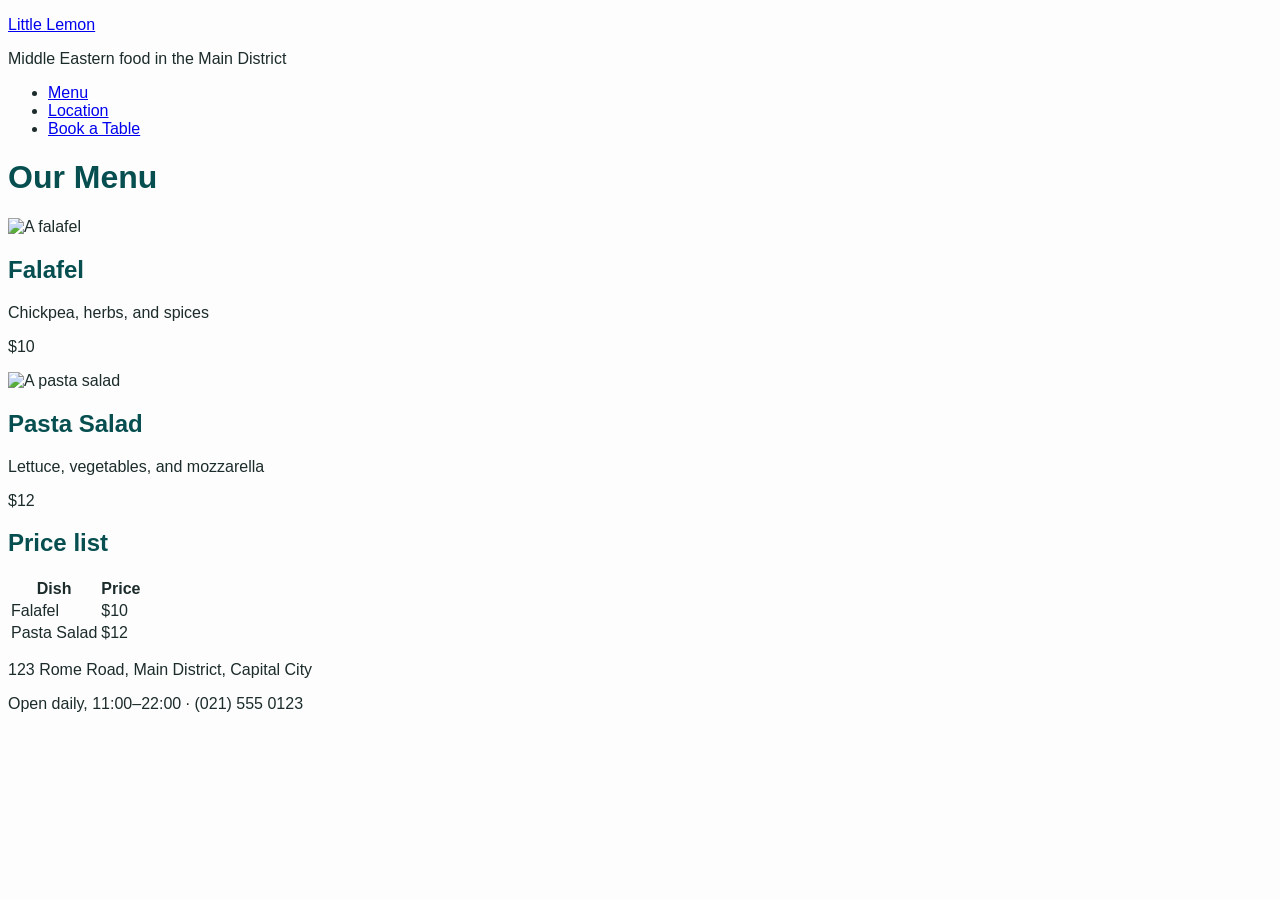
==== index.html @ ddfc77a6 "Add files via upload" ====
<!-- slide: s2-first-rules · indicator 1 · end state -->
<!DOCTYPE html>
<html>
  <head>
    <title>Little Lemon</title>
    <meta name="description" content="Middle Eastern food in the Main District.">
    <meta name="author" content="Lazuardi Al-Muzaki">
    <link rel="stylesheet" href="style.css">
  </head>
  <body>
    <header>
      <p><a href="index.html">Little Lemon</a></p>
      <p>Middle Eastern food in the Main District</p>
    </header>

    <nav>
      <ul>
        <li><a href="index.html">Menu</a></li>
        <li><a href="location.html">Location</a></li>
        <li><a href="book.html">Book a Table</a></li>
      </ul>
    </nav>

    <main>
      <h1>Our Menu</h1>

      <div>
        <img src="falafel.jpeg" width="240" height="135" alt="A falafel">
        <h2>Falafel</h2>
        <p>Chickpea, herbs, and spices</p>
        <p>$10</p>
      </div>

      <div>
        <img src="salad.jpeg" width="240" height="135" alt="A pasta salad">
        <h2>Pasta Salad</h2>
        <p>Lettuce, vegetables, and mozzarella</p>
        <p>$12</p>
      </div>

      <h2>Price list</h2>
      <table>
        <tr>
          <th>Dish</th>
          <th>Price</th>
        </tr>
        <tr>
          <td>Falafel</td>
          <td>$10</td>
        </tr>
        <tr>
          <td>Pasta Salad</td>
          <td>$12</td>
        </tr>
      </table>
    </main>

    <footer>
      <p>123 Rome Road, Main District, Capital City</p>
      <p>Open daily, 11:00–22:00 · (021) 555 0123</p>
    </footer>
  </body>
</html>
---- style.css ----
/* slide: s2-first-rules · indicator 1 · end state */
/* Little Lemon — style.css
   Built in class order. Each block is added on one deck section. */

/* ===== 1. A first rule: element selectors (§2) ===== */

body {
  font-family: "Helvetica Neue", Arial, sans-serif;
  color: #1C2B2B;
  background-color: #FCFDFC;
}

h1 {
  color: #064E4F;
}

h2 {
  color: #064E4F;
}
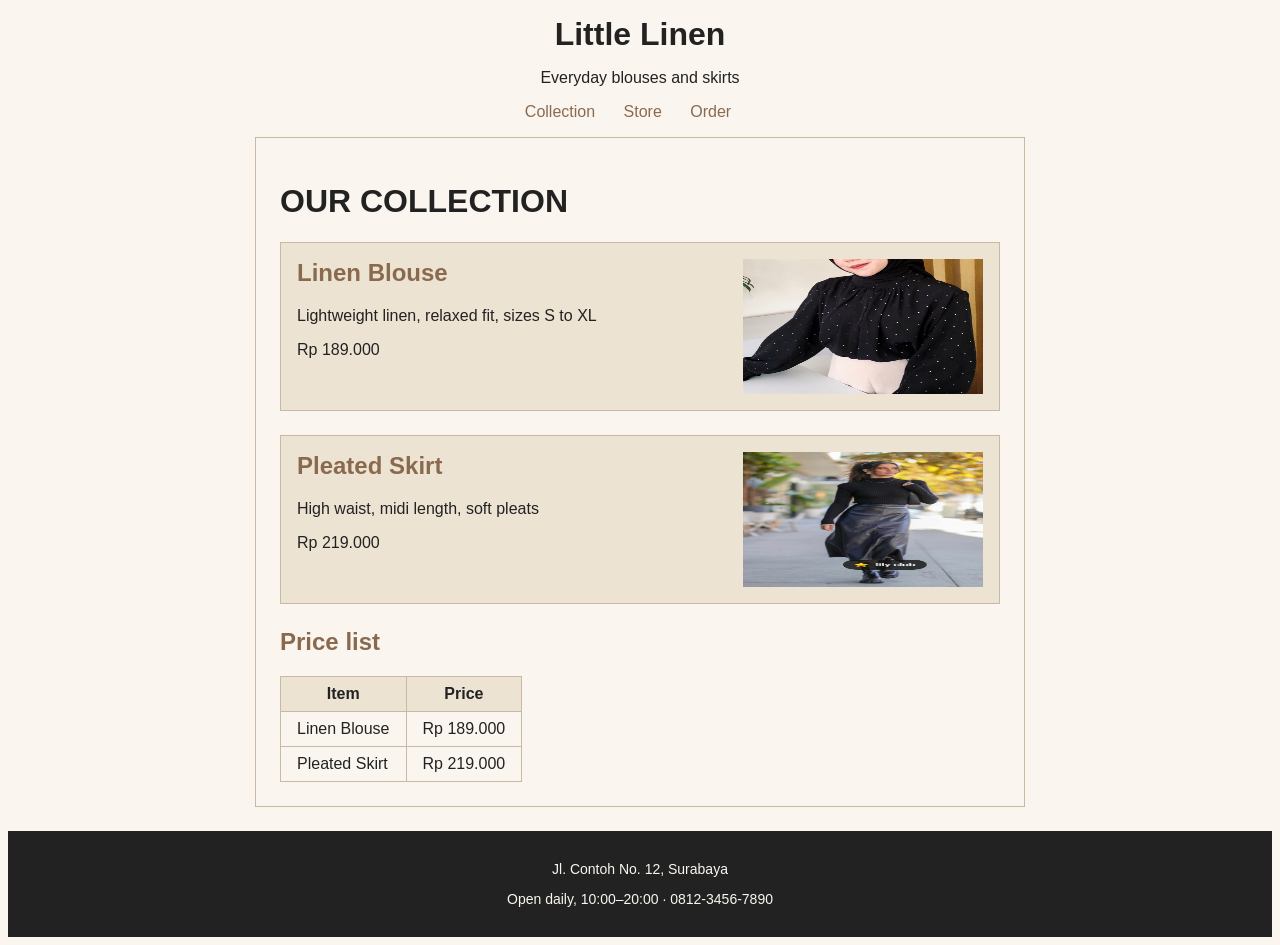
==== commit 9da7b439: "Add files via upload" ====
--- a/index.html
+++ b/index.html
@@ -1,63 +1,63 @@
-<!-- slide: s2-first-rules · indicator 1 · end state -->
+<!-- slide:-->
 <!DOCTYPE html>
 <html>
   <head>
-    <title>Little Lemon</title>
-    <meta name="description" content="Middle Eastern food in the Main District.">
-    <meta name="author" content="Lazuardi Al-Muzaki">
+    <title>Little Linen</title>
+    <meta name="description" content="Everyday blouses and skirts, made to last.">
+    <meta name="author" content="Sita">
     <link rel="stylesheet" href="style.css">
   </head>
   <body>
     <header>
-      <p><a href="index.html">Little Lemon</a></p>
-      <p>Middle Eastern food in the Main District</p>
+      <p><a href="index.html">Little Linen</a></p>
+      <p>Everyday blouses and skirts</p>
     </header>
 
     <nav>
       <ul>
-        <li><a href="index.html">Menu</a></li>
-        <li><a href="location.html">Location</a></li>
-        <li><a href="book.html">Book a Table</a></li>
+        <li><a href="index.html">Collection</a></li>
+        <li><a href="location.html">Store</a></li>
+        <li><a href="book.html">Order</a></li>
       </ul>
     </nav>
 
     <main>
-      <h1>Our Menu</h1>
+      <h1>Our Collection</h1>
 
       <div>
-        <img src="falafel.jpeg" width="240" height="135" alt="A falafel">
-        <h2>Falafel</h2>
-        <p>Chickpea, herbs, and spices</p>
-        <p>$10</p>
+        <img src="blouse.jpeg" width="240" height="135" alt="A cream linen blouse">
+        <h2>Linen Blouse</h2>
+        <p>Lightweight linen, relaxed fit, sizes S to XL</p>
+        <p>Rp 189.000</p>
       </div>
 
       <div>
-        <img src="salad.jpeg" width="240" height="135" alt="A pasta salad">
-        <h2>Pasta Salad</h2>
-        <p>Lettuce, vegetables, and mozzarella</p>
-        <p>$12</p>
+        <img src="skirt.jpeg" width="240" height="135" alt="A black pleated skirt">
+        <h2>Pleated Skirt</h2>
+        <p>High waist, midi length, soft pleats</p>
+        <p>Rp 219.000</p>
       </div>
 
       <h2>Price list</h2>
       <table>
         <tr>
-          <th>Dish</th>
+          <th>Item</th>
           <th>Price</th>
         </tr>
         <tr>
-          <td>Falafel</td>
-          <td>$10</td>
+          <td>Linen Blouse</td>
+          <td>Rp 189.000</td>
         </tr>
         <tr>
-          <td>Pasta Salad</td>
-          <td>$12</td>
+          <td>Pleated Skirt</td>
+          <td>Rp 219.000</td>
         </tr>
       </table>
     </main>
 
     <footer>
-      <p>123 Rome Road, Main District, Capital City</p>
-      <p>Open daily, 11:00–22:00 · (021) 555 0123</p>
+      <p>Jl. Contoh No. 12, Surabaya</p>
+      <p>Open daily, 10:00–20:00 · 0812-3456-7890</p>
     </footer>
   </body>
-</html>
+</html>
--- a/style.css
+++ b/style.css
@@ -1,20 +1,109 @@
-/* slide: s2-first-rules · indicator 1 · end state */
-/* Little Lemon — style.css
-   Built in class order. Each block is added on one deck section. */
+/* Little Linen — style.css
+   Dibuat oleh Sita. Tema: krem dan hitam. */
 
-/* ===== 1. A first rule: element selectors (§2) ===== */
+/* ===== 1. Element selectors: suara situs ===== */
 
 body {
   font-family: "Helvetica Neue", Arial, sans-serif;
-  color: #1C2B2B;
-  background-color: #FCFDFC;
+  color: #222222;
+  background-color: #FAF6EF;
 }
 
 h1 {
-  color: #064E4F;
+  color: #222222;
+  text-transform: uppercase;
+  font-size: 32px;
 }
 
 h2 {
-  color: #064E4F;
+  color: #8A6A4F;
 }
 
+/* ===== 2. Descendant dan child: link berbeda di tiap region ===== */
+
+header a {
+  color: #222222;
+  font-size: 32px;
+  font-weight: bold;
+  text-decoration: none;
+}
+
+nav > ul > li > a {
+  color: #8A6A4F;
+  text-decoration: none;
+}
+
+nav a:hover {
+  text-decoration: underline;
+}
+
+/* ===== 3. Tabel ===== */
+
+table, th, td {
+  border: 1px solid #C9B8A3;
+  border-collapse: collapse;
+}
+
+th, td {
+  padding: 8px 16px;
+}
+
+th {
+  background-color: #EDE3D3;
+}
+
+/* ===== 4. Box model: konten dan kartu produk ===== */
+
+main {
+  width: 720px;
+  padding: 24px;
+  border: 1px solid #C9B8A3;
+  margin-left: auto;
+  margin-right: auto;
+  margin-bottom: 24px;
+}
+
+div {
+  min-height: 135px;
+  padding: 16px;
+  margin-bottom: 24px;
+  border: 1px solid #C9B8A3;
+  background-color: #EDE3D3;
+}
+
+footer {
+  color: #FAF6EF;
+  background-color: #222222;
+  font-size: 14px;
+  padding: 16px 24px;
+}
+
+/* ===== 5. Document flow dan alignment ===== */
+
+header, footer {
+  text-align: center;
+}
+
+nav {
+  text-align: center;
+}
+
+nav ul {
+  list-style: none;
+  padding: 0px;
+}
+
+nav li {
+  display: inline;
+  margin-right: 24px;
+}
+
+div img {
+  float: right;
+  margin-left: 16px;
+  margin-bottom: 8px;
+}
+
+div h2 {
+  margin-top: 0px;
+}
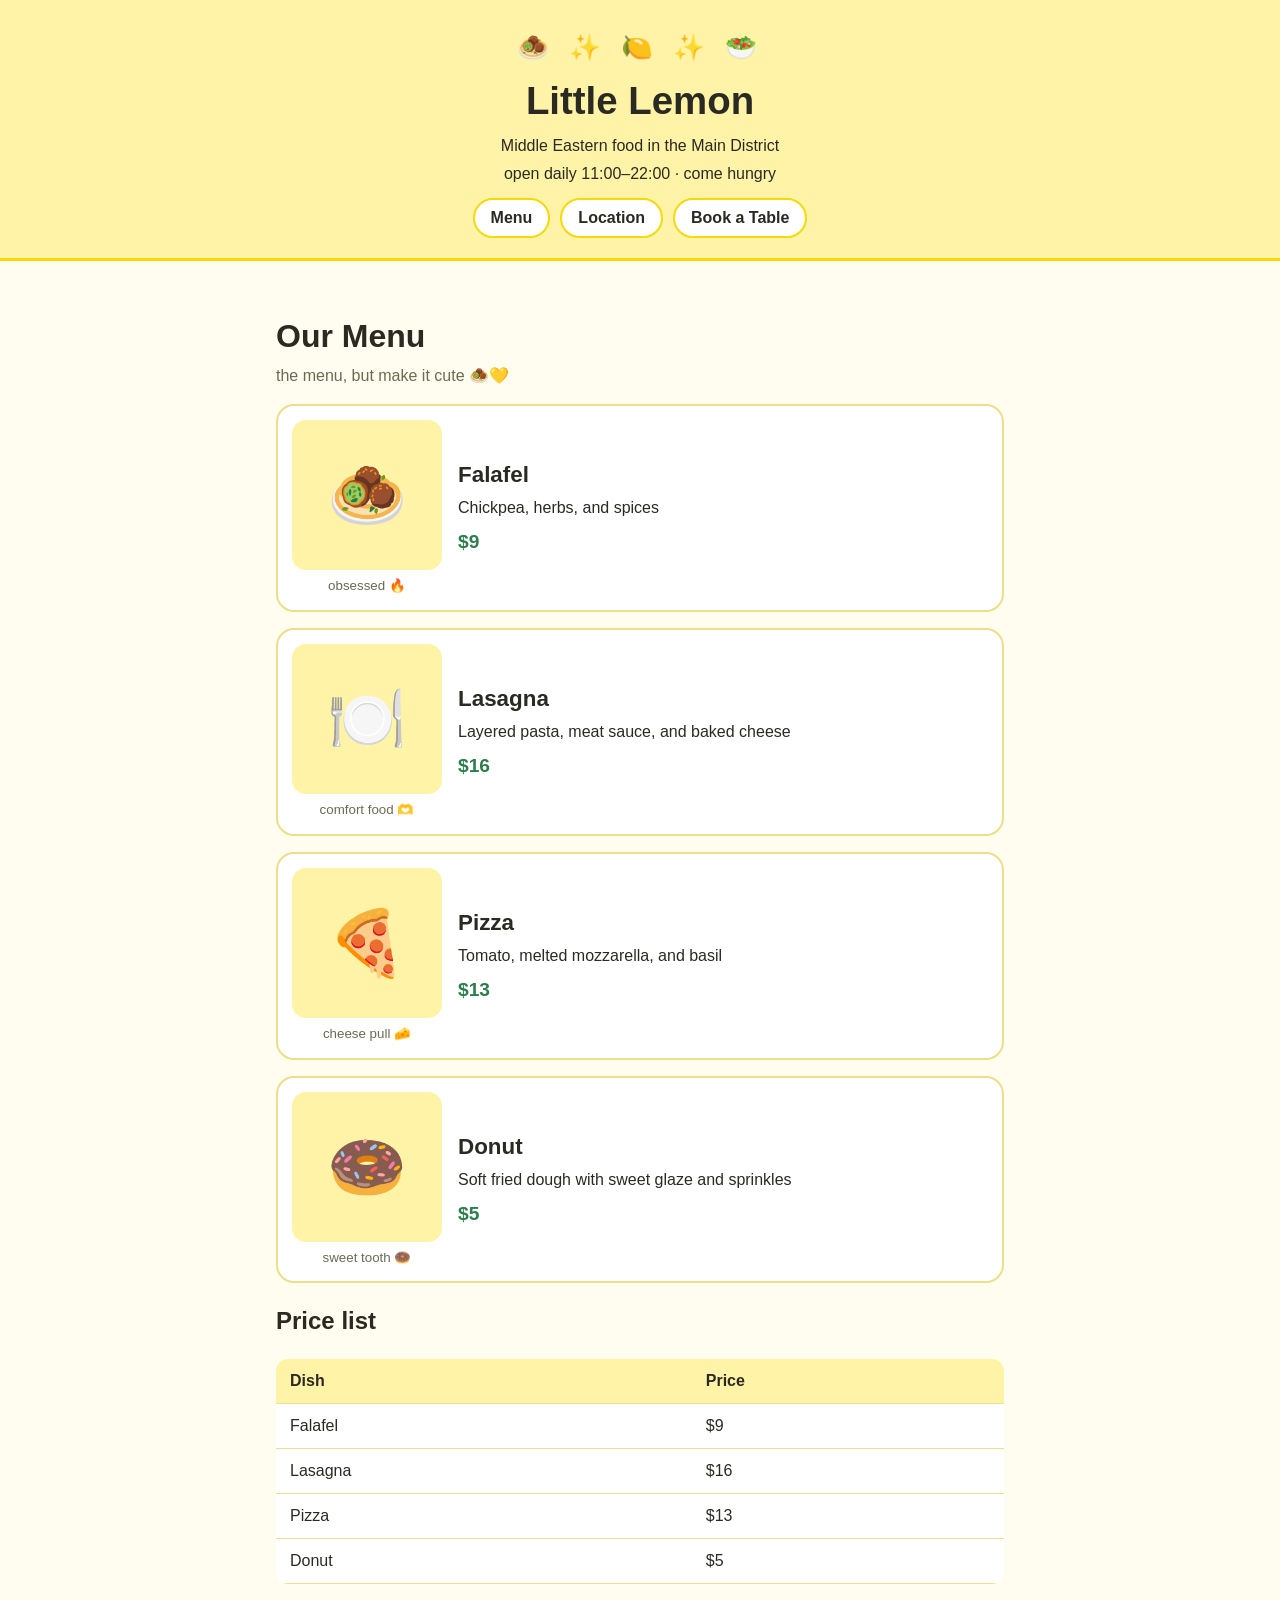
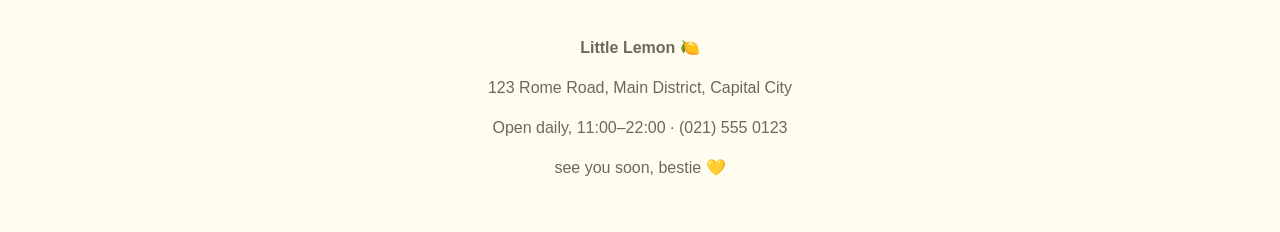
==== commit 18becc63: "Add files via upload" ====
--- a/index.html
+++ b/index.html
@@ -1,63 +1,177 @@
-<!-- slide:-->
 <!DOCTYPE html>
-<html>
-  <head>
-    <title>Little Linen</title>
-    <meta name="description" content="Everyday blouses and skirts, made to last.">
-    <meta name="author" content="Sita">
-    <link rel="stylesheet" href="style.css">
-  </head>
-  <body>
-    <header>
-      <p><a href="index.html">Little Linen</a></p>
-      <p>Everyday blouses and skirts</p>
-    </header>
+<html lang="en">
+<head>
+  <meta charset="UTF-8">
+  <meta name="viewport" content="width=device-width, initial-scale=1">
+  <meta name="author" content="Lazuardi Al-Muzaki">
+  <meta name="description" content="Middle Eastern food in the Main District.">
+  <title>Little Lemon</title>
+  <style>
+    :root {
+      --lemon: #fff3a8;
+      --lemon-deep: #f5d90a;
+      --leaf: #2f7d4f;
+      --ink: #2b2a22;
+      --paper: #fffdf0;
+      --line: #eadf8a;
+    }
+    * { box-sizing: border-box; }
+    body {
+      margin: 0;
+      font-family: "Trebuchet MS", "Segoe UI", sans-serif;
+      background: var(--paper);
+      color: var(--ink);
+      line-height: 1.5;
+    }
+    header {
+      background: var(--lemon);
+      text-align: center;
+      padding: 28px 16px 20px;
+      border-bottom: 3px solid var(--lemon-deep);
+    }
+    .deco { font-size: 1.6rem; letter-spacing: .4rem; }
+    header h1 { margin: 6px 0 0; font-size: 2.4rem; }
+    header h1 a { color: var(--ink); text-decoration: none; }
+    header p { margin: 4px 0; }
+    nav { margin-top: 12px; display: flex; gap: 10px; justify-content: center; flex-wrap: wrap; }
+    nav a {
+      color: var(--ink);
+      background: #fff;
+      border: 2px solid var(--lemon-deep);
+      border-radius: 999px;
+      padding: 6px 16px;
+      text-decoration: none;
+      font-weight: bold;
+    }
+    nav a:hover, nav a:focus-visible { background: var(--lemon-deep); outline: none; }
+    main { max-width: 760px; margin: 0 auto; padding: 24px 16px 8px; }
+    h2.page-title { font-size: 2rem; margin-bottom: 4px; }
+    .sub { margin-top: 0; color: #6b6a55; }
+    .dish {
+      display: flex;
+      gap: 16px;
+      align-items: center;
+      background: #fff;
+      border: 2px solid var(--line);
+      border-radius: 18px;
+      padding: 14px;
+      margin: 16px 0;
+    }
+    .photo { flex: 0 0 150px; text-align: center; }
+    .photo img, .photo .fallback {
+      width: 150px; height: 150px;
+      object-fit: cover;
+      border-radius: 14px;
+      display: block;
+    }
+    .photo .fallback {
+      background: var(--lemon);
+      font-size: 4rem;
+      align-items: center;
+      justify-content: center;
+      display: none;
+    }
+    .photo small { display: block; margin-top: 6px; color: #6b6a55; }
+    .dish h3 { margin: 0 0 4px; font-size: 1.4rem; }
+    .dish p { margin: 0 0 8px; }
+    .price { font-weight: bold; color: var(--leaf); font-size: 1.2rem; }
+    table { width: 100%; border-collapse: collapse; background: #fff; border-radius: 12px; overflow: hidden; }
+    th, td { padding: 10px 14px; text-align: left; border-bottom: 1px solid var(--line); }
+    th { background: var(--lemon); }
+    footer { text-align: center; padding: 28px 16px 36px; color: #6b6a55; }
+    @media (max-width: 520px) {
+      .dish { flex-direction: column; text-align: center; }
+    }
+  </style>
+</head>
+<body>
+  <header>
+    <div class="deco" aria-hidden="true">🧆 ✨ 🍋 ✨ 🥗</div>
+    <h1><a href="index.html">Little Lemon</a></h1>
+    <p>Middle Eastern food in the Main District</p>
+    <p>open daily 11:00–22:00 · come hungry</p>
+    <nav>
+      <a href="index.html">Menu</a>
+      <a href="location.html">Location</a>
+      <a href="book.html">Book a Table</a>
+    </nav>
+  </header>
 
-    <nav>
-      <ul>
-        <li><a href="index.html">Collection</a></li>
-        <li><a href="location.html">Store</a></li>
-        <li><a href="book.html">Order</a></li>
-      </ul>
-    </nav>
+  <main>
+    <h2 class="page-title">Our Menu</h2>
+    <p class="sub">the menu, but make it cute 🧆💛</p>
 
-    <main>
-      <h1>Our Collection</h1>
+    <section class="dish">
+      <div class="photo">
+        <img src="falafel.jpeg" alt="A falafel" onerror="this.style.display='none';this.nextElementSibling.style.display='flex'">
+        <div class="fallback" aria-hidden="true">🧆</div>
+        <small>obsessed 🔥</small>
+      </div>
+      <div>
+        <h3>Falafel</h3>
+        <p>Chickpea, herbs, and spices</p>
+        <span class="price">$9</span>
+      </div>
+    </section>
 
+    <section class="dish">
+      <div class="photo">
+        <img src="lasagna.jpeg" alt="A slice of lasagna" onerror="this.style.display='none';this.nextElementSibling.style.display='flex'">
+        <div class="fallback" aria-hidden="true">🍽️</div>
+        <small>comfort food 🫶</small>
+      </div>
       <div>
-        <img src="blouse.jpeg" width="240" height="135" alt="A cream linen blouse">
-        <h2>Linen Blouse</h2>
-        <p>Lightweight linen, relaxed fit, sizes S to XL</p>
-        <p>Rp 189.000</p>
+        <h3>Lasagna</h3>
+        <p>Layered pasta, meat sauce, and baked cheese</p>
+        <span class="price">$16</span>
       </div>
+    </section>
 
+    <section class="dish">
+      <div class="photo">
+        <img src="pizza.jpeg" alt="A margherita pizza with basil" onerror="this.style.display='none';this.nextElementSibling.style.display='flex'">
+        <div class="fallback" aria-hidden="true">🍕</div>
+        <small>cheese pull 🧀</small>
+      </div>
       <div>
-        <img src="skirt.jpeg" width="240" height="135" alt="A black pleated skirt">
-        <h2>Pleated Skirt</h2>
-        <p>High waist, midi length, soft pleats</p>
-        <p>Rp 219.000</p>
+        <h3>Pizza</h3>
+        <p>Tomato, melted mozzarella, and basil</p>
+        <span class="price">$13</span>
       </div>
+    </section>
 
-      <h2>Price list</h2>
-      <table>
-        <tr>
-          <th>Item</th>
-          <th>Price</th>
-        </tr>
-        <tr>
-          <td>Linen Blouse</td>
-          <td>Rp 189.000</td>
-        </tr>
-        <tr>
-          <td>Pleated Skirt</td>
-          <td>Rp 219.000</td>
-        </tr>
-      </table>
-    </main>
+    <section class="dish">
+      <div class="photo">
+        <img src="donut.jpeg" alt="A glazed donut with sprinkles" onerror="this.style.display='none';this.nextElementSibling.style.display='flex'">
+        <div class="fallback" aria-hidden="true">🍩</div>
+        <small>sweet tooth 🍩</small>
+      </div>
+      <div>
+        <h3>Donut</h3>
+        <p>Soft fried dough with sweet glaze and sprinkles</p>
+        <span class="price">$5</span>
+      </div>
+    </section>
 
-    <footer>
-      <p>Jl. Contoh No. 12, Surabaya</p>
-      <p>Open daily, 10:00–20:00 · 0812-3456-7890</p>
-    </footer>
-  </body>
-</html>+    <h2>Price list</h2>
+    <table>
+      <thead>
+        <tr><th>Dish</th><th>Price</th></tr>
+      </thead>
+      <tbody>
+        <tr><td>Falafel</td><td>$9</td></tr>
+        <tr><td>Lasagna</td><td>$16</td></tr>
+        <tr><td>Pizza</td><td>$13</td></tr>
+        <tr><td>Donut</td><td>$5</td></tr>
+      </tbody>
+    </table>
+  </main>
+
+  <footer>
+    <p><strong>Little Lemon 🍋</strong></p>
+    <p>123 Rome Road, Main District, Capital City</p>
+    <p>Open daily, 11:00–22:00 · (021) 555 0123</p>
+    <p>see you soon, bestie 💛</p>
+  </footer>
+</body>
+</html>
